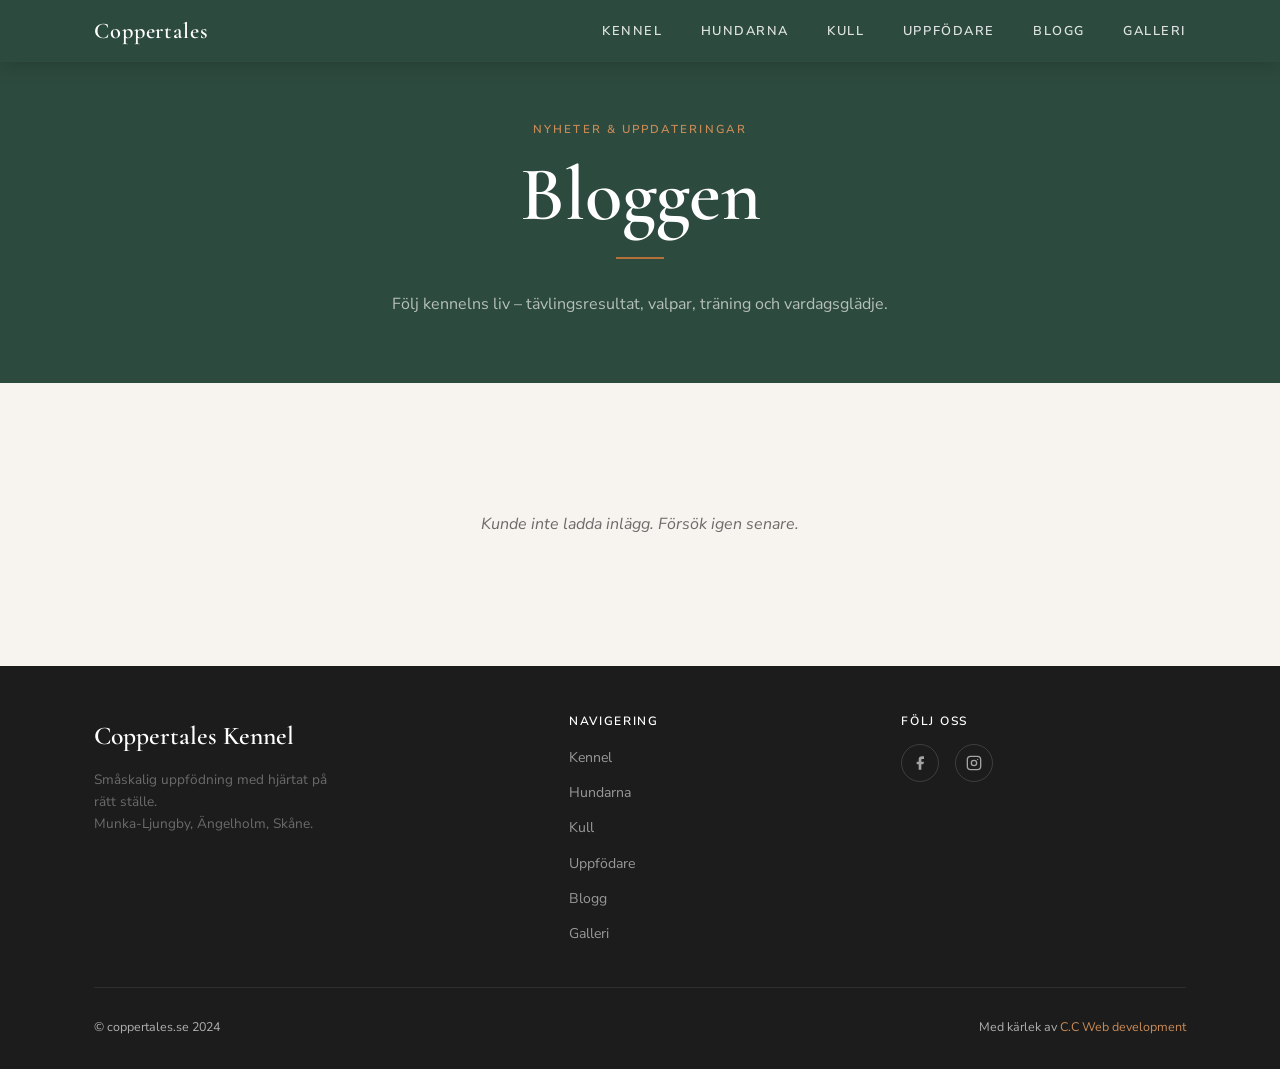
==== blogg.html @ 79caf180 "Add files via upload" ====
<!DOCTYPE html>
<html lang="sv">
<head>
  <meta charset="UTF-8">
  <meta name="viewport" content="width=device-width, initial-scale=1.0">
  <meta name="description" content="Blogg – Nyheter och uppdateringar från Coppertales Kennel.">
  <link rel="canonical" href="https://coppertales.se/blogg.html">
  <title>Blogg – Coppertales Kennel</title>
  <link rel="icon" type="image/png" href="img/favicon.png">
  <link rel="stylesheet" href="style.css">
</head>
<body>

<!-- ═══ NAVBAR ═══ -->
<nav class="navbar scrolled" id="navbar">
  <div class="container">
    <a href="index.html" class="nav-brand">Coppertales</a>
    <ul class="nav-links" id="nav-links">
      <li><a href="index.html#kennel">Kennel</a></li>
      <li><a href="index.html#hundar">Hundarna</a></li>
      <li><a href="index.html#kull">Kull</a></li>
      <li><a href="index.html#uppfodare">Uppfödare</a></li>
      <li><a href="blogg.html">Blogg</a></li>
      <li><a href="galleri.html">Galleri</a></li>
    </ul>
    <button class="nav-toggle" id="nav-toggle" aria-label="Meny">
      <span></span><span></span><span></span>
    </button>
  </div>
</nav>

<!-- ═══ PAGE HERO ═══ -->
<div class="page-hero">
  <p class="section-label">Nyheter & uppdateringar</p>
  <h1>Bloggen</h1>
  <div class="divider"></div>
  <p>Följ kennelns liv – tävlingsresultat, valpar, träning och vardagsglädje.</p>
</div>

<!-- ═══ BLOGG LIST ═══ -->
<section class="blog-list-section">
  <div class="container">
    <div class="blog-list" id="blog-list">
      <div class="blogg-empty" id="blog-loading">
        <p>Laddar inlägg…</p>
      </div>
    </div>
  </div>
</section>

<!-- ═══ FOOTER ═══ -->
<footer class="footer">
  <div class="container">
    <div class="footer-grid">
      <div>
        <div class="footer-brand">Coppertales Kennel</div>
        <p class="footer-tagline">Småskalig uppfödning med hjärtat på rätt ställe.<br>Munka-Ljungby, Ängelholm, Skåne.</p>
      </div>
      <div>
        <h4>Navigering</h4>
        <ul class="footer-links">
          <li><a href="index.html#kennel">Kennel</a></li>
          <li><a href="index.html#hundar">Hundarna</a></li>
          <li><a href="index.html#kull">Kull</a></li>
          <li><a href="index.html#uppfodare">Uppfödare</a></li>
          <li><a href="blogg.html">Blogg</a></li>
          <li><a href="galleri.html">Galleri</a></li>
        </ul>
      </div>
      <div>
        <h4>Följ oss</h4>
        <div class="footer-social">
          <a href="https://www.facebook.com/coppertaleskennel" target="_blank" rel="noopener" aria-label="Facebook">
            <svg width="16" height="16" viewBox="0 0 24 24" fill="currentColor"><path d="M18 2h-3a5 5 0 0 0-5 5v3H7v4h3v8h4v-8h3l1-4h-4V7a1 1 0 0 1 1-1h3z"/></svg>
          </a>
          <a href="https://www.instagram.com/coppertaleskennel/" target="_blank" rel="noopener" aria-label="Instagram">
            <svg width="16" height="16" viewBox="0 0 24 24" fill="none" stroke="currentColor" stroke-width="2" stroke-linecap="round" stroke-linejoin="round">
              <rect x="2" y="2" width="20" height="20" rx="5"/><circle cx="12" cy="12" r="4"/><circle cx="17.5" cy="6.5" r="1" fill="currentColor" stroke="none"/>
            </svg>
          </a>
        </div>
      </div>
    </div>
    <div class="footer-bottom">
      <span>© coppertales.se 2024</span>
      <span>Med kärlek av <a href="#">C.C Web development</a></span>
    </div>
  </div>
</footer>

<script>
/* ── Mobile menu ── */
const navToggle = document.getElementById('nav-toggle');
const navLinks  = document.getElementById('nav-links');
navToggle.addEventListener('click', () => navLinks.classList.toggle('open'));
navLinks.querySelectorAll('a').forEach(a => a.addEventListener('click', () => navLinks.classList.remove('open')));

function formatDate(iso) {
  if (!iso) return '';
  return new Date(iso).toLocaleDateString('sv-SE', { year: 'numeric', month: 'long', day: 'numeric' });
}

/* ── Load all blog posts ── */
async function loadBlogg() {
  const list    = document.getElementById('blog-list');
  const loading = document.getElementById('blog-loading');
  try {
    const res  = await fetch('data/blog.json');
    const data = await res.json();
    const posts = data.posts || [];

    if (posts.length === 0) {
      loading.innerHTML = '<p>Inga inlägg ännu. Kom tillbaka snart!</p>';
      return;
    }
    loading.remove();

    // Kontrollera om URL har en #post-ID anchor
    const anchor = window.location.hash;

    posts.forEach(post => {
      const card = document.createElement('article');
      card.className = 'blog-post-card';
      card.id = `post-${post.id}`;

      const imgHtml = post.cover
        ? `<img class="blog-post-img" src="${post.cover}" alt="${post.title}" loading="lazy">`
        : `<div class="blog-post-img-placeholder"></div>`;

      // Bygg innehållsblock (stycken)
      let contentHtml = '';
      if (post.content && post.content.length > 0) {
        contentHtml = post.content.map(block => {
          if (block.type === 'paragraph') return `<p style="margin-bottom:12px;">${block.text}</p>`;
          if (block.type === 'heading')   return `<h3 style="margin:20px 0 8px;">${block.text}</h3>`;
          if (block.type === 'image')     return `<img src="${block.url}" alt="" style="width:100%;border-radius:8px;margin:12px 0;" loading="lazy">`;
          return '';
        }).join('');
      } else if (post.summary) {
        contentHtml = `<p>${post.summary}</p>`;
      }

      card.innerHTML = `
        ${imgHtml}
        <div class="blog-post-body">
          <div class="blogg-card-date">${formatDate(post.date)}</div>
          <h2>${post.title}</h2>
          ${contentHtml}
        </div>`;
      list.appendChild(card);
    });

    // Scrolla till anchor om den finns
    if (anchor) {
      setTimeout(() => {
        const el = document.querySelector(anchor);
        if (el) el.scrollIntoView({ behavior: 'smooth', block: 'start' });
      }, 200);
    }
  } catch (e) {
    loading.innerHTML = '<p>Kunde inte ladda inlägg. Försök igen senare.</p>';
  }
}

loadBlogg();
</script>

</body>
</html>
---- style.css ----
/* ================================================================
   Coppertales Kennel – Modern Static Site
   Palette: Forest green + Copper + Cream
   ================================================================ */

@import url('https://fonts.googleapis.com/css2?family=Cormorant+Garamond:ital,wght@0,400;0,600;1,400&family=Nunito+Sans:wght@300;400;600&display=swap');

/* ── Variables ── */
:root {
  --green:   #2D4A3E;
  --green-light: #3D6355;
  --copper:  #B5703A;
  --copper-light: #C98A56;
  --cream:   #F7F3EE;
  --cream-dark: #EDE6DB;
  --dark:    #1C1C1C;
  --muted:   #6B6B6B;
  --white:   #FFFFFF;
  --radius:  8px;
  --shadow:  0 4px 24px rgba(0,0,0,0.10);
  --transition: 0.3s ease;
}

/* ── Reset & Base ── */
*, *::before, *::after { box-sizing: border-box; margin: 0; padding: 0; }
html { scroll-behavior: smooth; font-size: 16px; }
body {
  font-family: 'Nunito Sans', sans-serif;
  background: var(--cream);
  color: var(--dark);
  line-height: 1.7;
  overflow-x: hidden;
}
img { max-width: 100%; height: auto; display: block; }
a { color: inherit; text-decoration: none; transition: color var(--transition); }
ul { list-style: none; }

/* ── Typography ── */
h1, h2, h3, h4 {
  font-family: 'Cormorant Garamond', serif;
  line-height: 1.2;
  color: var(--dark);
}
h1 { font-size: clamp(2.8rem, 6vw, 5rem); font-weight: 600; }
h2 { font-size: clamp(2rem, 4vw, 3rem); font-weight: 600; }
h3 { font-size: clamp(1.4rem, 2.5vw, 2rem); font-weight: 400; }
h4 { font-size: 1.1rem; font-weight: 600; }
p  { font-size: 1rem; color: var(--muted); }

.section-label {
  font-family: 'Nunito Sans', sans-serif;
  font-size: 0.72rem;
  font-weight: 600;
  letter-spacing: 0.18em;
  text-transform: uppercase;
  color: var(--copper);
  margin-bottom: 0.6rem;
}
.section-heading { margin-bottom: 1.2rem; }
.divider {
  width: 48px;
  height: 2px;
  background: var(--copper);
  margin: 1rem auto 2rem;
}
.divider.left { margin-left: 0; }

/* ── Layout Helpers ── */
.container {
  max-width: 1140px;
  margin: 0 auto;
  padding: 0 24px;
}
.section { padding: 100px 0; }
.section-sm { padding: 60px 0; }
.text-center { text-align: center; }
.text-left   { text-align: left; }

/* ── Navbar ── */
.navbar {
  position: fixed;
  top: 0; left: 0; right: 0;
  z-index: 1000;
  padding: 20px 0;
  transition: background var(--transition), padding var(--transition), box-shadow var(--transition);
}
.navbar.scrolled {
  background: var(--green);
  padding: 12px 0;
  box-shadow: 0 2px 20px rgba(0,0,0,0.2);
}
.navbar .container {
  display: flex;
  align-items: center;
  justify-content: space-between;
}
.nav-brand {
  font-family: 'Cormorant Garamond', serif;
  font-size: 1.4rem;
  font-weight: 600;
  color: var(--white);
  letter-spacing: 0.04em;
}
.nav-links {
  display: flex;
  gap: 2.4rem;
  align-items: center;
}
.nav-links a {
  font-size: 0.8rem;
  font-weight: 600;
  letter-spacing: 0.12em;
  text-transform: uppercase;
  color: rgba(255,255,255,0.85);
  position: relative;
}
.nav-links a::after {
  content: '';
  position: absolute;
  bottom: -3px; left: 0;
  width: 0; height: 1px;
  background: var(--copper-light);
  transition: width var(--transition);
}
.nav-links a:hover { color: var(--white); }
.nav-links a:hover::after { width: 100%; }

/* Hamburger */
.nav-toggle {
  display: none;
  flex-direction: column;
  gap: 5px;
  cursor: pointer;
  padding: 4px;
  background: none;
  border: none;
}
.nav-toggle span {
  display: block;
  width: 24px;
  height: 2px;
  background: var(--white);
  transition: var(--transition);
}

/* ── Hero ── */
.hero {
  position: relative;
  min-height: 100vh;
  display: flex;
  align-items: center;
  justify-content: center;
  overflow: hidden;
  background: var(--green);
}
.hero-bg {
  position: absolute;
  inset: 0;
  background-image: url('img/hero.jpg');
  background-size: cover;
  background-position: center;
  filter: brightness(0.45);
  transform: scale(1.05);
  transition: transform 8s ease;
}
.hero:hover .hero-bg { transform: scale(1); }
.hero-content {
  position: relative;
  z-index: 1;
  text-align: center;
  padding: 0 24px;
}
.hero-content .section-label { color: var(--copper-light); }
.hero-content h1 { color: var(--white); margin-bottom: 1rem; }
.hero-content p {
  font-size: 1.1rem;
  color: rgba(255,255,255,0.75);
  max-width: 520px;
  margin: 0 auto 2.4rem;
}
.hero-scroll {
  position: absolute;
  bottom: 32px; left: 50%;
  transform: translateX(-50%);
  z-index: 1;
  display: flex;
  flex-direction: column;
  align-items: center;
  gap: 6px;
  color: rgba(255,255,255,0.5);
  font-size: 0.7rem;
  letter-spacing: 0.1em;
  text-transform: uppercase;
  animation: bounce 2s infinite;
}
.hero-scroll svg { stroke: rgba(255,255,255,0.5); }
@keyframes bounce {
  0%, 100% { transform: translateX(-50%) translateY(0); }
  50%       { transform: translateX(-50%) translateY(8px); }
}

/* Buttons */
.btn {
  display: inline-block;
  padding: 14px 36px;
  border-radius: var(--radius);
  font-family: 'Nunito Sans', sans-serif;
  font-size: 0.82rem;
  font-weight: 600;
  letter-spacing: 0.1em;
  text-transform: uppercase;
  cursor: pointer;
  transition: all var(--transition);
  border: 2px solid transparent;
}
.btn-primary {
  background: var(--copper);
  color: var(--white);
  border-color: var(--copper);
}
.btn-primary:hover {
  background: var(--copper-light);
  border-color: var(--copper-light);
  transform: translateY(-2px);
  box-shadow: 0 8px 24px rgba(181,112,58,0.35);
}
.btn-outline {
  background: transparent;
  color: var(--white);
  border-color: rgba(255,255,255,0.6);
}
.btn-outline:hover {
  background: rgba(255,255,255,0.1);
  border-color: var(--white);
}
.btn-dark {
  background: var(--green);
  color: var(--white);
  border-color: var(--green);
}
.btn-dark:hover {
  background: var(--green-light);
  border-color: var(--green-light);
  transform: translateY(-2px);
}

/* ── Kennel / Om Oss ── */
.kennel-section { background: var(--white); }
.kennel-grid {
  display: grid;
  grid-template-columns: 1fr 1fr;
  gap: 64px;
  align-items: center;
}
.kennel-breeds {
  display: flex;
  gap: 12px;
  flex-wrap: wrap;
  margin-top: 1.6rem;
}
.breed-tag {
  padding: 6px 16px;
  border-radius: 40px;
  background: var(--cream);
  border: 1px solid var(--cream-dark);
  font-size: 0.78rem;
  font-weight: 600;
  letter-spacing: 0.06em;
  color: var(--green);
}
.kennel-image-wrap {
  position: relative;
}
.kennel-image-wrap img {
  width: 100%;
  border-radius: var(--radius);
  object-fit: cover;
  aspect-ratio: 4/5;
}
.kennel-image-badge {
  position: absolute;
  bottom: -20px; left: -20px;
  background: var(--copper);
  color: var(--white);
  padding: 20px 28px;
  border-radius: var(--radius);
  font-family: 'Cormorant Garamond', serif;
  font-size: 1.6rem;
  font-weight: 600;
  box-shadow: var(--shadow);
}
.kennel-image-badge span {
  display: block;
  font-family: 'Nunito Sans', sans-serif;
  font-size: 0.7rem;
  font-weight: 600;
  letter-spacing: 0.1em;
  text-transform: uppercase;
  opacity: 0.85;
}

/* ── Hundar ── */
.hundar-section { background: var(--cream); }
.hundar-grid {
  display: grid;
  grid-template-columns: repeat(auto-fit, minmax(280px, 1fr));
  gap: 32px;
  margin-top: 56px;
}
.dog-card {
  background: var(--white);
  border-radius: var(--radius);
  overflow: hidden;
  box-shadow: var(--shadow);
  transition: transform var(--transition), box-shadow var(--transition);
}
.dog-card:hover {
  transform: translateY(-8px);
  box-shadow: 0 16px 48px rgba(0,0,0,0.14);
}
.dog-card-img {
  width: 100%;
  aspect-ratio: 3/4;
  object-fit: cover;
}
.dog-card-body {
  padding: 24px;
}
.dog-card-body h3 { margin-bottom: 4px; }
.dog-card-body .full-name {
  font-size: 0.82rem;
  color: var(--copper);
  font-style: italic;
  margin-bottom: 10px;
  display: block;
}
.dog-breed-badge {
  display: inline-block;
  padding: 4px 12px;
  border-radius: 40px;
  background: var(--cream);
  font-size: 0.72rem;
  font-weight: 600;
  letter-spacing: 0.06em;
  color: var(--green);
  margin-top: 8px;
}

/* ── Kull ── */
.kull-section { background: var(--white); }
.kull-card {
  background: var(--cream);
  border-radius: var(--radius);
  padding: 48px;
  display: grid;
  grid-template-columns: 1fr 1fr;
  gap: 48px;
  align-items: center;
  border: 1px solid var(--cream-dark);
}
.kull-parents {
  display: flex;
  gap: 16px;
  align-items: center;
  margin: 24px 0;
}
.kull-parent-img {
  width: 80px;
  height: 80px;
  border-radius: 50%;
  object-fit: cover;
  border: 3px solid var(--white);
  box-shadow: var(--shadow);
}
.kull-x {
  font-family: 'Cormorant Garamond', serif;
  font-size: 1.8rem;
  color: var(--copper);
}
.kull-meta {
  display: flex;
  flex-direction: column;
  gap: 8px;
  margin-top: 16px;
}
.kull-meta-item {
  display: flex;
  align-items: center;
  gap: 10px;
  font-size: 0.9rem;
}
.kull-meta-item svg {
  width: 16px; height: 16px;
  stroke: var(--copper);
  flex-shrink: 0;
}
.kull-images {
  display: grid;
  grid-template-columns: 1fr 1fr;
  gap: 12px;
}
.kull-images img {
  border-radius: var(--radius);
  object-fit: cover;
  aspect-ratio: 1;
  width: 100%;
}
.kull-images img:first-child {
  grid-column: span 2;
  aspect-ratio: 16/9;
}

/* ── Uppfödare ── */
.uppfodare-section { background: var(--green); }
.uppfodare-section h2,
.uppfodare-section h3,
.uppfodare-section .section-label { color: var(--cream); }
.uppfodare-section p { color: rgba(247,243,238,0.75); }
.uppfodare-section .divider { background: var(--copper); }
.uppfodare-grid {
  display: grid;
  grid-template-columns: 1fr 1.2fr;
  gap: 72px;
  align-items: center;
}
.uppfodare-img {
  border-radius: var(--radius);
  object-fit: cover;
  width: 100%;
  aspect-ratio: 4/5;
  border: 4px solid rgba(255,255,255,0.1);
}

/* ── Blogg ── */
.blogg-section { background: var(--cream); }
.blogg-grid {
  display: grid;
  grid-template-columns: repeat(auto-fill, minmax(300px, 1fr));
  gap: 32px;
  margin-top: 48px;
}
.blogg-card {
  background: var(--white);
  border-radius: var(--radius);
  overflow: hidden;
  box-shadow: var(--shadow);
  transition: transform var(--transition), box-shadow var(--transition);
  display: flex;
  flex-direction: column;
}
.blogg-card:hover {
  transform: translateY(-6px);
  box-shadow: 0 16px 48px rgba(0,0,0,0.12);
}
.blogg-card-img {
  width: 100%;
  aspect-ratio: 16/9;
  object-fit: cover;
  background: var(--cream-dark);
}
.blogg-card-img-placeholder {
  width: 100%;
  aspect-ratio: 16/9;
  background: linear-gradient(135deg, var(--green) 0%, var(--green-light) 100%);
  display: flex;
  align-items: center;
  justify-content: center;
}
.blogg-card-img-placeholder svg { stroke: rgba(255,255,255,0.3); }
.blogg-card-body {
  padding: 24px;
  flex: 1;
  display: flex;
  flex-direction: column;
}
.blogg-card-date {
  font-size: 0.74rem;
  color: var(--copper);
  font-weight: 600;
  letter-spacing: 0.08em;
  text-transform: uppercase;
  margin-bottom: 8px;
}
.blogg-card-body h3 { font-size: 1.3rem; margin-bottom: 10px; }
.blogg-card-body p { font-size: 0.9rem; flex: 1; }
.blogg-card-link {
  display: inline-flex;
  align-items: center;
  gap: 6px;
  margin-top: 16px;
  font-size: 0.8rem;
  font-weight: 600;
  letter-spacing: 0.06em;
  text-transform: uppercase;
  color: var(--copper);
}
.blogg-card-link:hover { color: var(--copper-light); }
.blogg-card-link svg { transition: transform var(--transition); }
.blogg-card-link:hover svg { transform: translateX(4px); }

.blogg-empty {
  grid-column: 1 / -1;
  text-align: center;
  padding: 48px;
  color: var(--muted);
  font-style: italic;
}

/* ── Galleri ── */
.galleri-section { background: var(--white); }
.galleri-grid {
  columns: 3;
  gap: 16px;
  margin-top: 48px;
}
.galleri-item {
  break-inside: avoid;
  margin-bottom: 16px;
  border-radius: var(--radius);
  overflow: hidden;
  cursor: pointer;
  position: relative;
}
.galleri-item img {
  width: 100%;
  display: block;
  transition: transform 0.4s ease;
}
.galleri-item:hover img { transform: scale(1.04); }
.galleri-overlay {
  position: absolute;
  inset: 0;
  background: rgba(45,74,62,0.0);
  transition: background var(--transition);
  display: flex;
  align-items: center;
  justify-content: center;
}
.galleri-item:hover .galleri-overlay {
  background: rgba(45,74,62,0.35);
}
.galleri-overlay svg {
  stroke: white;
  opacity: 0;
  transition: opacity var(--transition);
}
.galleri-item:hover .galleri-overlay svg { opacity: 1; }
.galleri-empty {
  text-align: center;
  padding: 48px;
  color: var(--muted);
  font-style: italic;
}
.galleri-more {
  text-align: center;
  margin-top: 40px;
}

/* Lightbox */
.lightbox {
  display: none;
  position: fixed;
  inset: 0;
  background: rgba(0,0,0,0.92);
  z-index: 9999;
  align-items: center;
  justify-content: center;
}
.lightbox.open { display: flex; }
.lightbox img {
  max-height: 90vh;
  max-width: 90vw;
  border-radius: var(--radius);
  box-shadow: 0 0 60px rgba(0,0,0,0.6);
}
.lightbox-close {
  position: absolute;
  top: 20px; right: 28px;
  font-size: 2rem;
  color: white;
  cursor: pointer;
  line-height: 1;
  opacity: 0.7;
}
.lightbox-close:hover { opacity: 1; }

/* ── Footer ── */
.footer {
  background: var(--dark);
  color: rgba(255,255,255,0.65);
  padding: 48px 0 32px;
}
.footer-grid {
  display: grid;
  grid-template-columns: 1.5fr 1fr 1fr;
  gap: 48px;
  padding-bottom: 40px;
  border-bottom: 1px solid rgba(255,255,255,0.08);
}
.footer-brand {
  font-family: 'Cormorant Garamond', serif;
  font-size: 1.6rem;
  font-weight: 600;
  color: var(--white);
  margin-bottom: 12px;
}
.footer-tagline {
  font-size: 0.85rem;
  line-height: 1.6;
  max-width: 240px;
}
.footer h4 {
  color: var(--white);
  font-family: 'Nunito Sans', sans-serif;
  font-size: 0.75rem;
  letter-spacing: 0.14em;
  text-transform: uppercase;
  margin-bottom: 16px;
}
.footer-links { display: flex; flex-direction: column; gap: 8px; }
.footer-links a {
  font-size: 0.88rem;
  color: rgba(255,255,255,0.55);
  transition: color var(--transition);
}
.footer-links a:hover { color: var(--copper-light); }
.footer-social {
  display: flex;
  gap: 16px;
  margin-top: 4px;
}
.footer-social a {
  width: 38px; height: 38px;
  border-radius: 50%;
  border: 1px solid rgba(255,255,255,0.15);
  display: flex;
  align-items: center;
  justify-content: center;
  color: rgba(255,255,255,0.6);
  transition: all var(--transition);
}
.footer-social a:hover {
  background: var(--copper);
  border-color: var(--copper);
  color: var(--white);
  transform: translateY(-2px);
}
.footer-bottom {
  padding-top: 28px;
  display: flex;
  justify-content: space-between;
  align-items: center;
  font-size: 0.78rem;
}
.footer-bottom a { color: var(--copper-light); }

/* ── Blog Page ── */
.page-hero {
  background: var(--green);
  padding: 120px 0 64px;
  text-align: center;
}
.page-hero .section-label { color: var(--copper-light); }
.page-hero h1 { color: var(--white); margin-bottom: 12px; }
.page-hero p { color: rgba(255,255,255,0.65); }
.page-hero .divider { background: var(--copper); }
.blog-list-section { background: var(--cream); padding: 80px 0; }
.blog-list { display: flex; flex-direction: column; gap: 40px; }
.blog-post-card {
  background: var(--white);
  border-radius: var(--radius);
  display: grid;
  grid-template-columns: 340px 1fr;
  overflow: hidden;
  box-shadow: var(--shadow);
  transition: transform var(--transition), box-shadow var(--transition);
}
.blog-post-card:hover {
  transform: translateY(-4px);
  box-shadow: 0 16px 48px rgba(0,0,0,0.12);
}
.blog-post-img {
  width: 100%;
  height: 100%;
  object-fit: cover;
  min-height: 220px;
}
.blog-post-img-placeholder {
  width: 100%;
  min-height: 220px;
  background: linear-gradient(135deg, var(--green) 0%, var(--green-light) 100%);
}
.blog-post-body {
  padding: 36px;
  display: flex;
  flex-direction: column;
  justify-content: center;
}
.blog-post-body .blogg-card-date { margin-bottom: 10px; }
.blog-post-body h2 { font-size: 1.8rem; margin-bottom: 12px; }
.blog-post-body p { margin-bottom: 20px; }

/* Gallery Page */
.gallery-filter {
  display: flex;
  gap: 12px;
  flex-wrap: wrap;
  justify-content: center;
  margin-bottom: 40px;
}
.filter-btn {
  padding: 8px 22px;
  border-radius: 40px;
  border: 1.5px solid var(--cream-dark);
  background: var(--white);
  font-size: 0.8rem;
  font-weight: 600;
  letter-spacing: 0.06em;
  cursor: pointer;
  transition: all var(--transition);
  color: var(--muted);
}
.filter-btn:hover,
.filter-btn.active {
  background: var(--green);
  border-color: var(--green);
  color: var(--white);
}

/* ── Responsive ── */
@media (max-width: 900px) {
  .kennel-grid, .uppfodare-grid { grid-template-columns: 1fr; }
  .kennel-image-wrap { order: -1; }
  .kull-card { grid-template-columns: 1fr; }
  .galleri-grid { columns: 2; }
  .blog-post-card { grid-template-columns: 1fr; }
  .blog-post-img, .blog-post-img-placeholder { min-height: 200px; }
  .footer-grid { grid-template-columns: 1fr 1fr; }
}

@media (max-width: 640px) {
  .section { padding: 72px 0; }
  .nav-links { display: none; flex-direction: column; gap: 0; }
  .nav-links.open {
    display: flex;
    position: fixed;
    inset: 0;
    background: var(--green);
    align-items: center;
    justify-content: center;
    gap: 2rem;
    font-size: 1.2rem;
  }
  .nav-toggle { display: flex; }
  .galleri-grid { columns: 2; }
  .hundar-grid { grid-template-columns: 1fr; }
  .footer-grid { grid-template-columns: 1fr; }
  .footer-bottom { flex-direction: column; gap: 8px; text-align: center; }
}
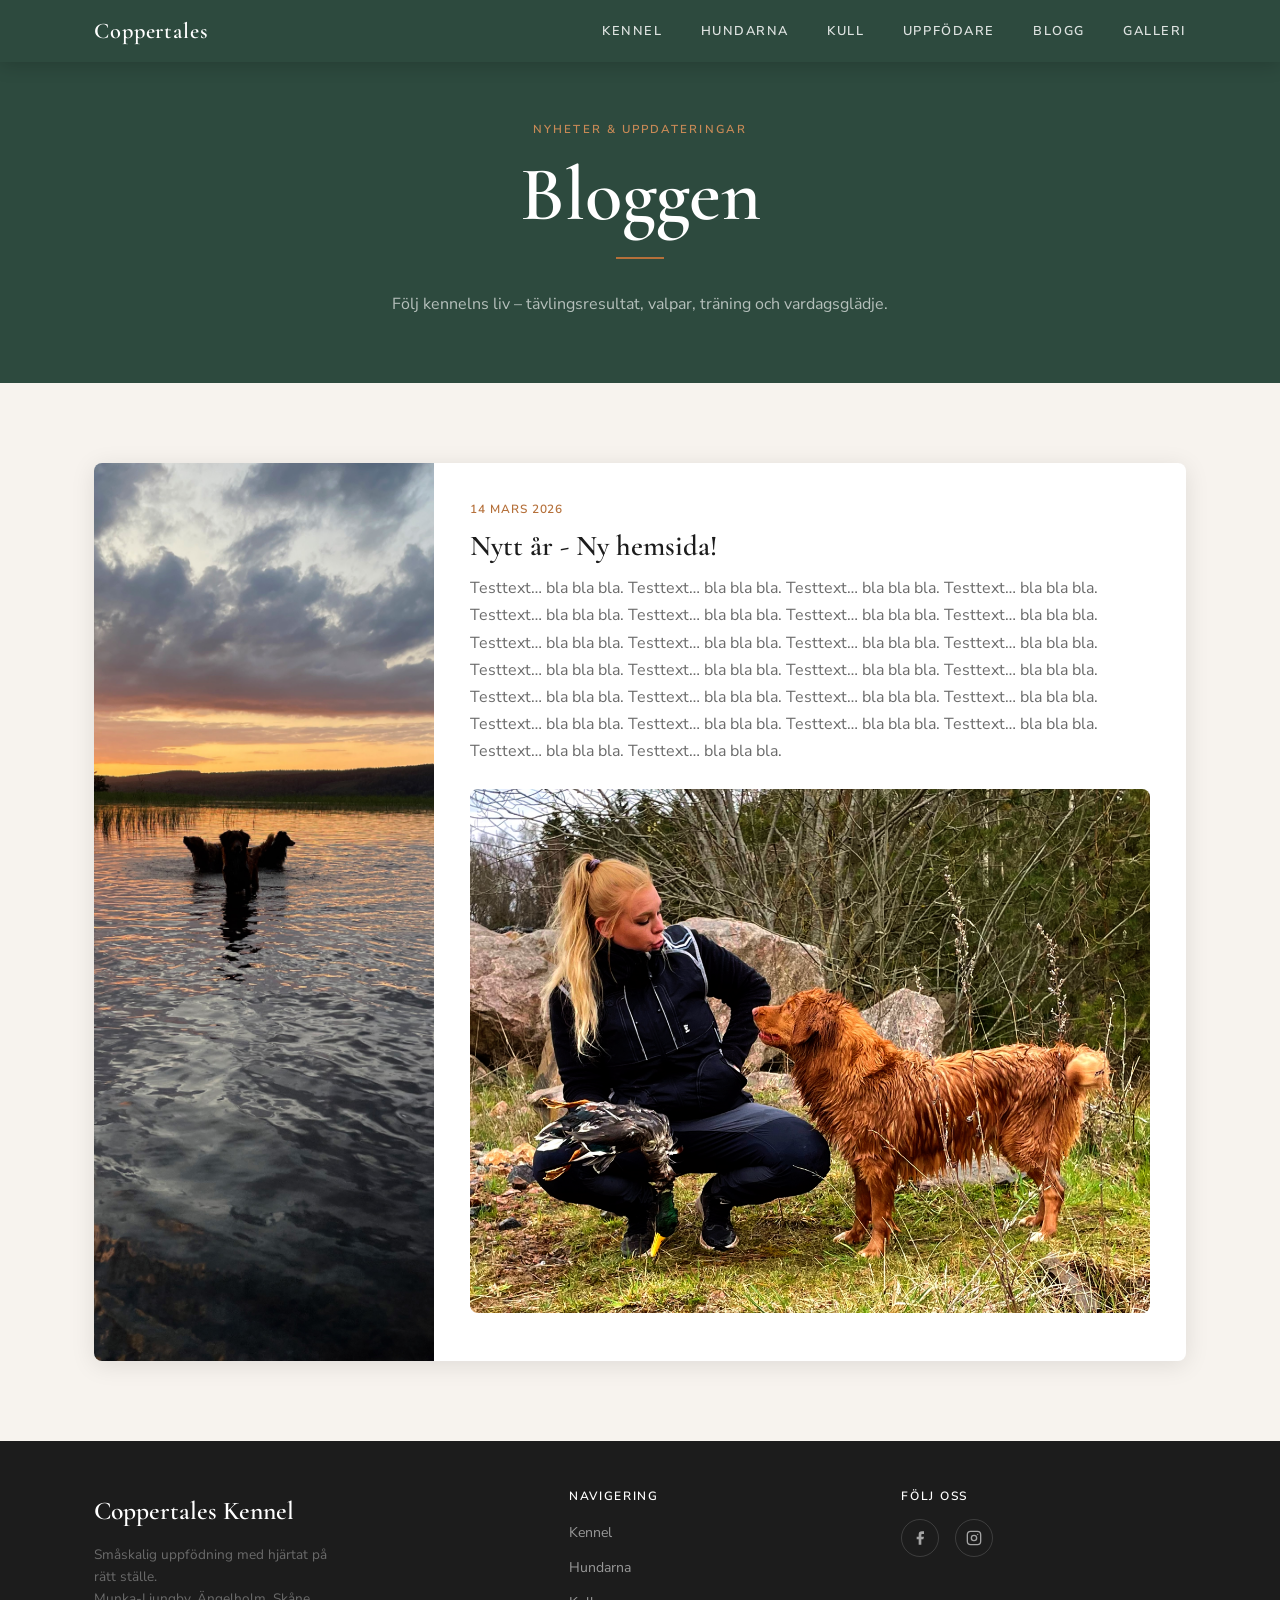
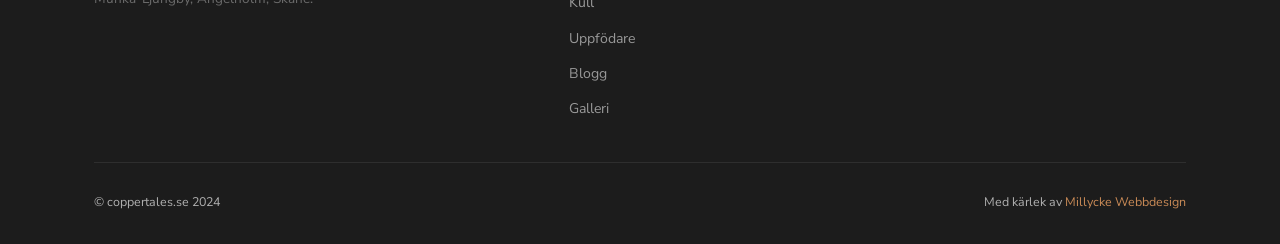
==== commit 628a3ba2: "feat: Om kenneln och Uppfödare redigerbara från Notion" ====
--- a/blogg.html
+++ b/blogg.html
@@ -83,7 +83,7 @@
     </div>
     <div class="footer-bottom">
       <span>© coppertales.se 2024</span>
-      <span>Med kärlek av <a href="#">C.C Web development</a></span>
+      <span>Med kärlek av <a href="#">Millycke Webbdesign</a></span>
     </div>
   </div>
 </footer>
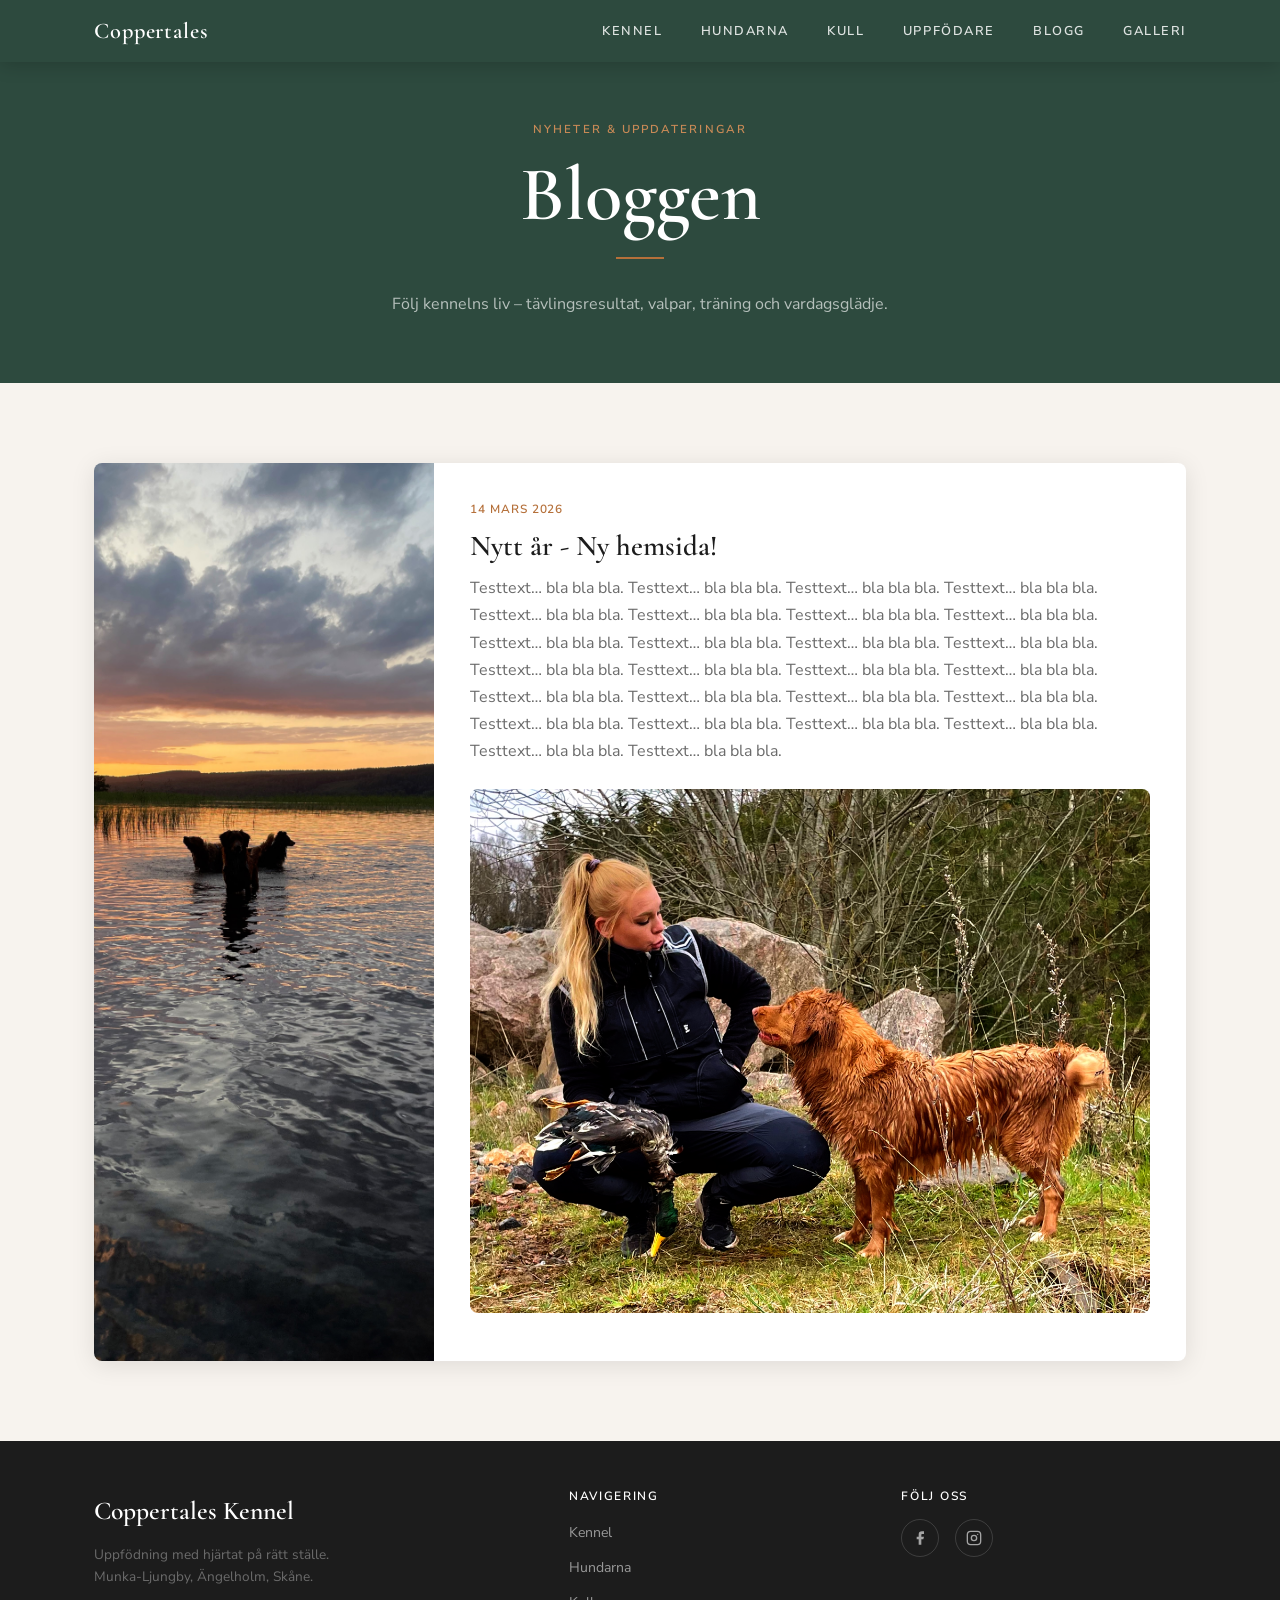
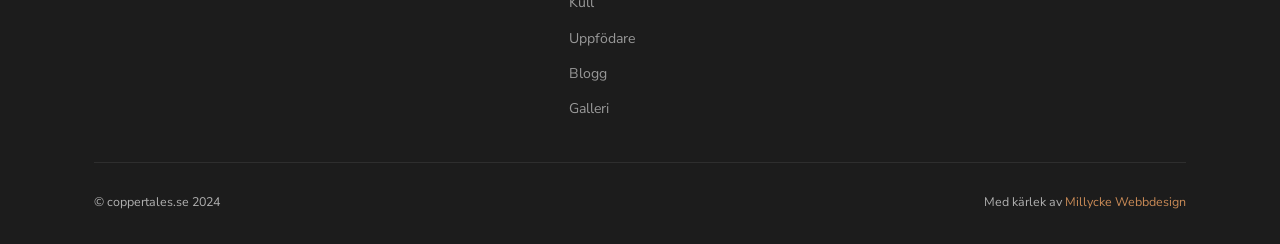
==== commit 5bbcf4a6: "fix: kennel-IDs, footer-tagline" ====
--- a/blogg.html
+++ b/blogg.html
@@ -54,7 +54,7 @@
     <div class="footer-grid">
       <div>
         <div class="footer-brand">Coppertales Kennel</div>
-        <p class="footer-tagline">Småskalig uppfödning med hjärtat på rätt ställe.<br>Munka-Ljungby, Ängelholm, Skåne.</p>
+        <p class="footer-tagline">Uppfödning med hjärtat på rätt ställe.<br>Munka-Ljungby, Ängelholm, Skåne.</p>
       </div>
       <div>
         <h4>Navigering</h4>
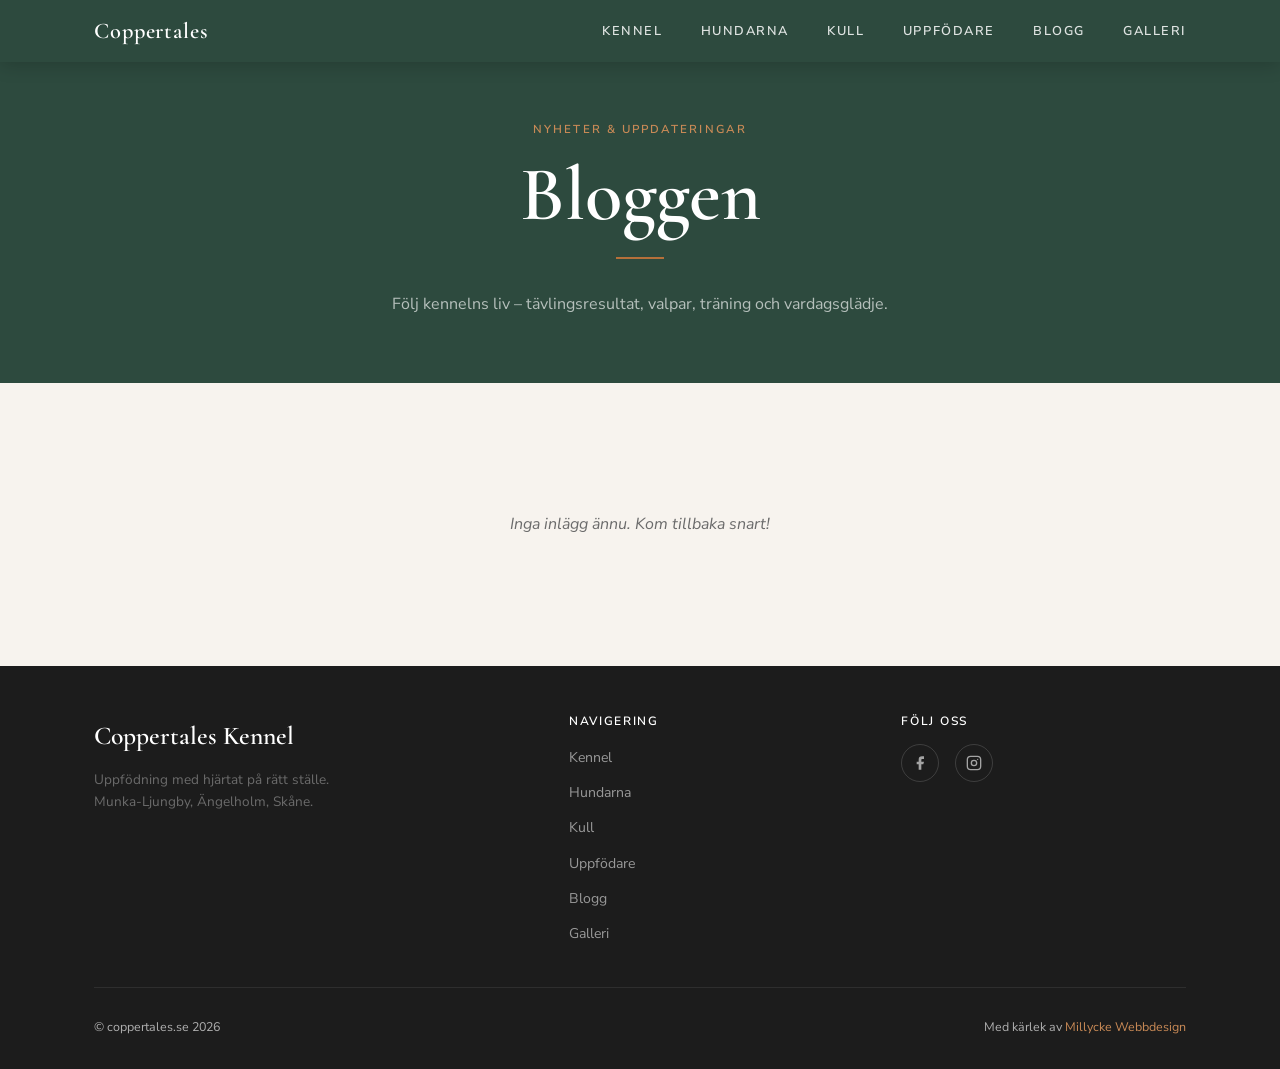
==== commit 83bd2a03: "feat: kontaktsektion, footer 2026" ====
--- a/blogg.html
+++ b/blogg.html
@@ -82,7 +82,7 @@
       </div>
     </div>
     <div class="footer-bottom">
-      <span>© coppertales.se 2024</span>
+      <span>© coppertales.se 2026</span>
       <span>Med kärlek av <a href="#">Millycke Webbdesign</a></span>
     </div>
   </div>
--- a/style.css
+++ b/style.css
@@ -757,3 +757,54 @@
   .footer-grid { grid-template-columns: 1fr; }
   .footer-bottom { flex-direction: column; gap: 8px; text-align: center; }
 }
+
+/* ── Kontakt ── */
+.kontakt-section { background: var(--cream); }
+.kontakt-grid {
+  display: grid;
+  grid-template-columns: 1fr 1.4fr;
+  gap: 64px;
+  align-items: start;
+}
+.kontakt-info { display: flex; flex-direction: column; gap: 32px; }
+.kontakt-item { display: flex; gap: 16px; align-items: flex-start; }
+.kontakt-icon {
+  width: 44px; height: 44px;
+  background: var(--green);
+  border-radius: 10px;
+  display: flex; align-items: center; justify-content: center;
+  flex-shrink: 0;
+  color: var(--cream);
+}
+.kontakt-label { font-size: 0.75rem; text-transform: uppercase; letter-spacing: .08em; color: var(--muted); margin: 0 0 4px; }
+.kontakt-link { color: var(--green); font-weight: 600; text-decoration: none; }
+.kontakt-link:hover { color: var(--copper); }
+.kontakt-form {
+  background: #fff;
+  border-radius: 16px;
+  padding: 40px;
+  box-shadow: 0 4px 32px rgba(45,74,62,.08);
+}
+.form-group { display: flex; flex-direction: column; gap: 6px; margin-bottom: 20px; }
+.form-group label { font-size: 0.85rem; font-weight: 600; color: var(--text); letter-spacing: .02em; }
+.form-group input,
+.form-group select,
+.form-group textarea {
+  border: 1.5px solid #e0dbd4;
+  border-radius: 8px;
+  padding: 12px 14px;
+  font-family: inherit;
+  font-size: 0.95rem;
+  color: var(--text);
+  background: var(--cream);
+  transition: border-color .2s;
+  outline: none;
+  resize: vertical;
+}
+.form-group input:focus,
+.form-group select:focus,
+.form-group textarea:focus { border-color: var(--copper); background: #fff; }
+.form-note { margin-top: 12px; font-size: 0.88rem; text-align: center; }
+@media (max-width: 860px) {
+  .kontakt-grid { grid-template-columns: 1fr; gap: 40px; }
+}
